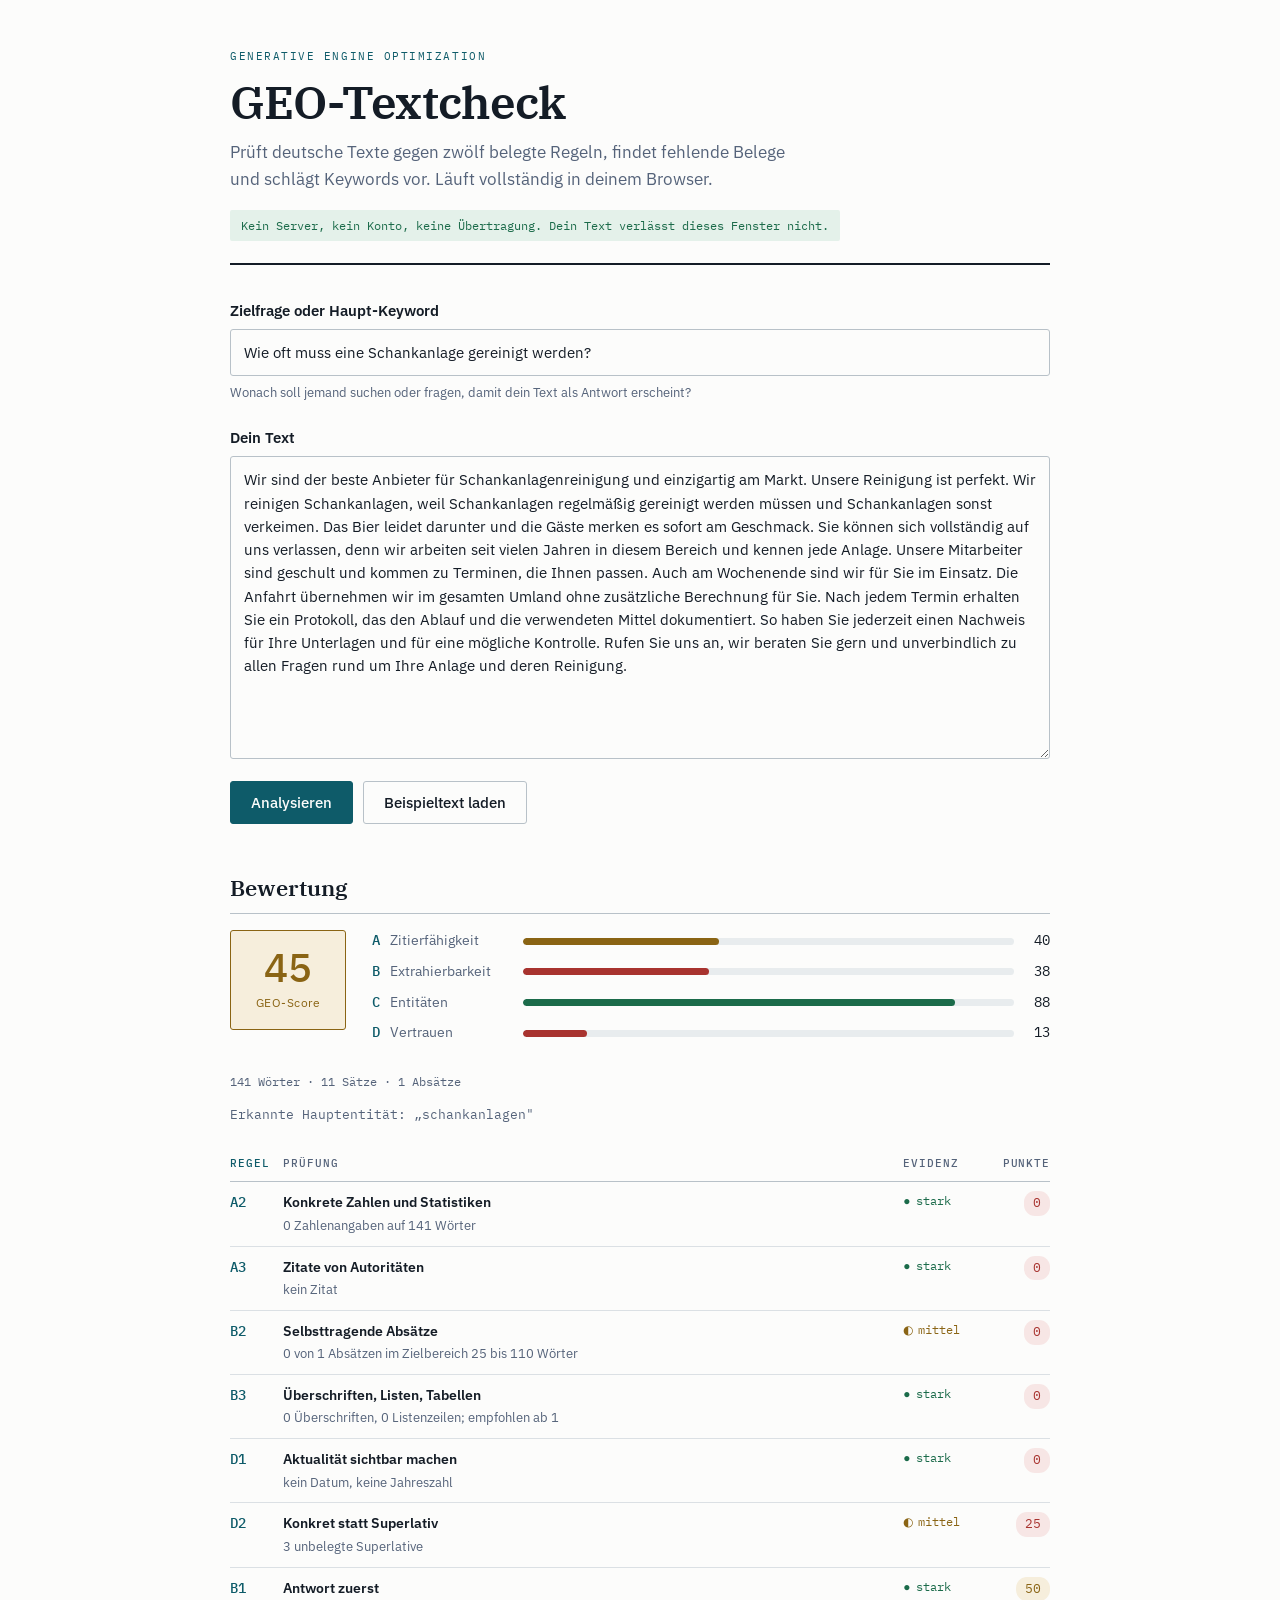
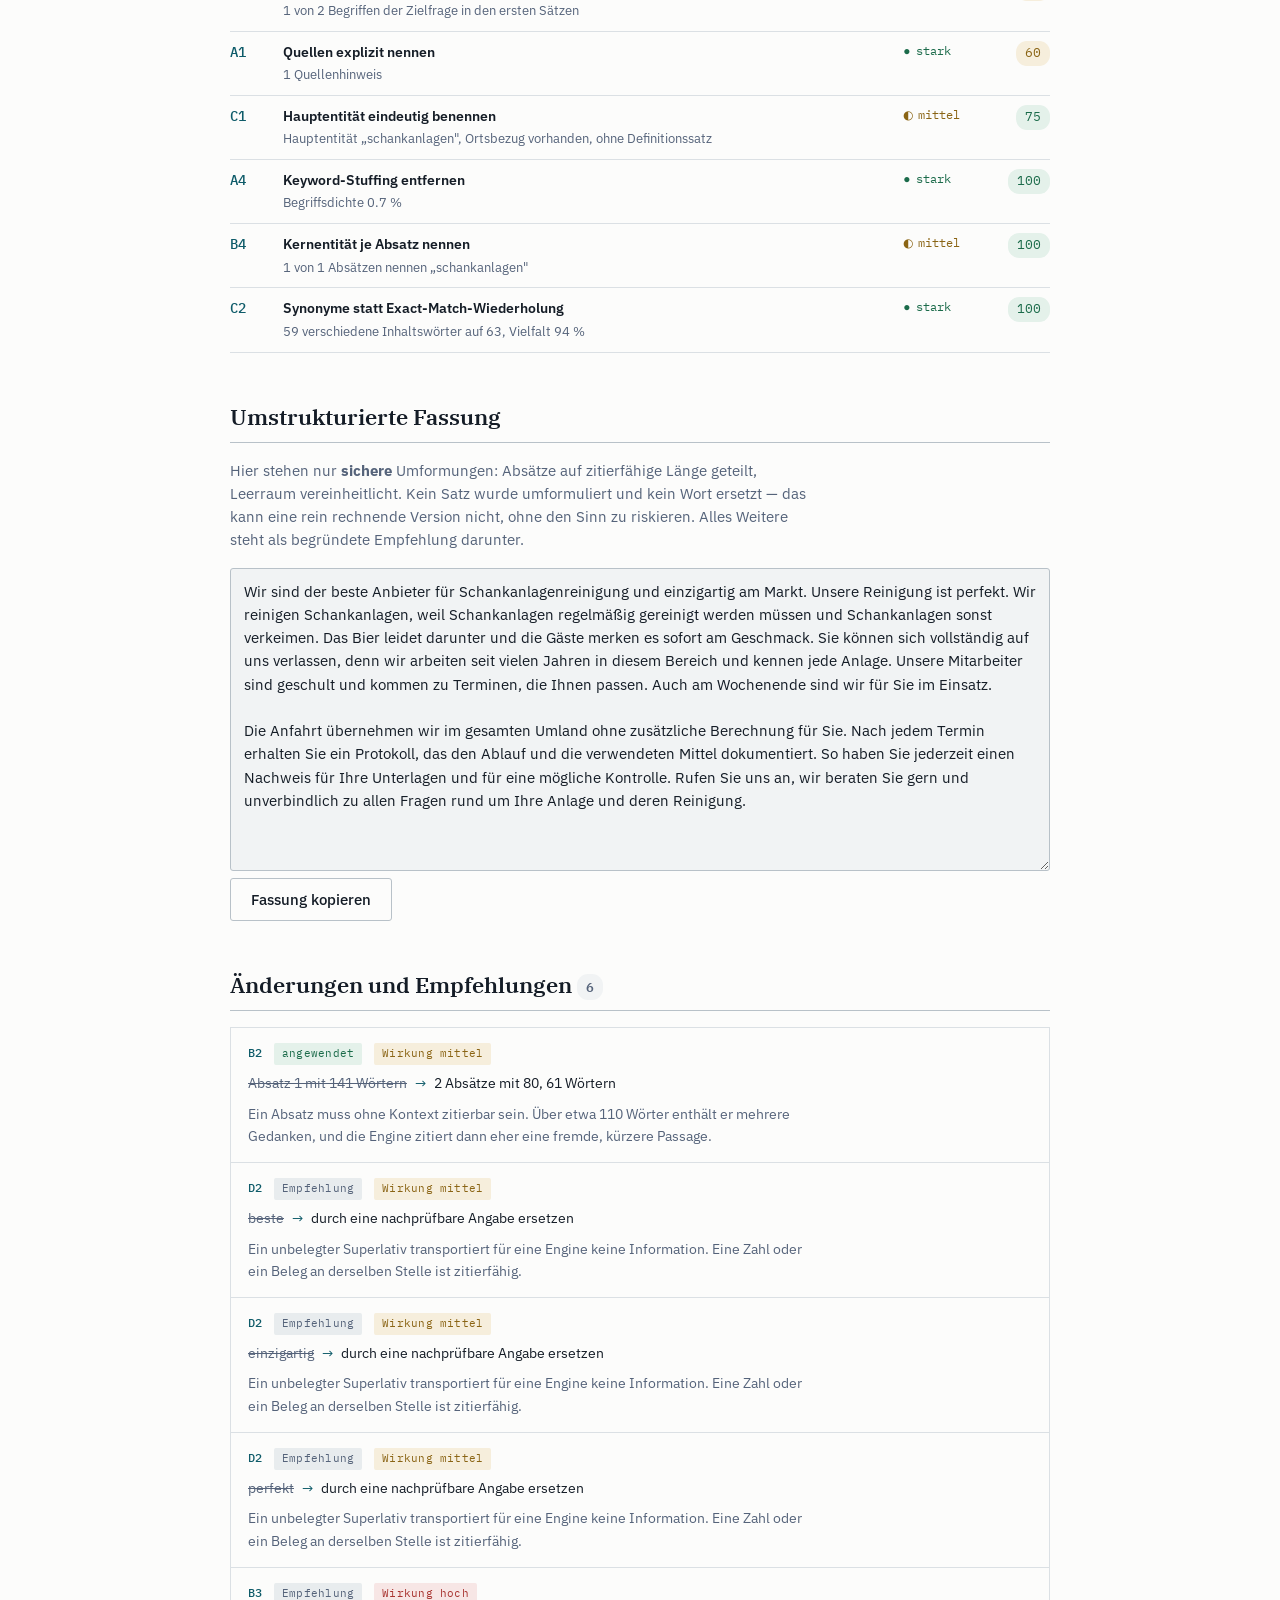
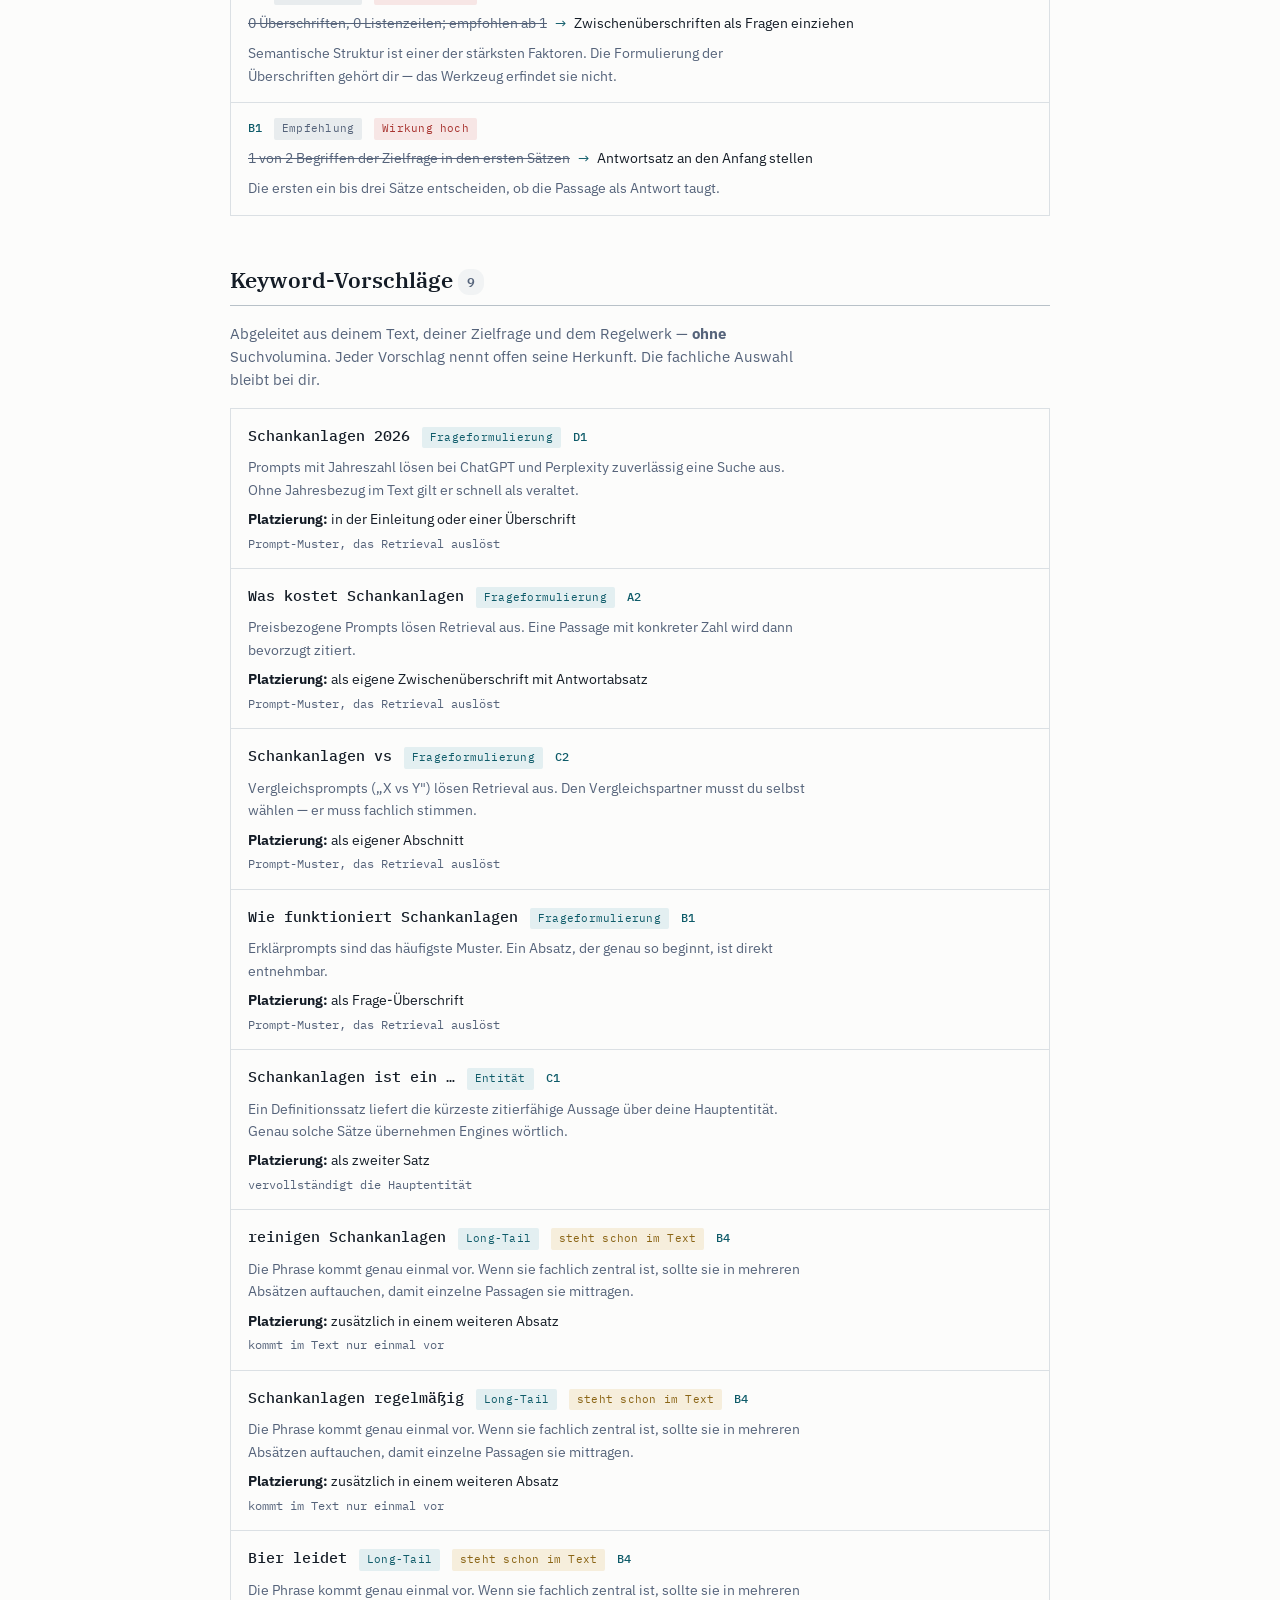
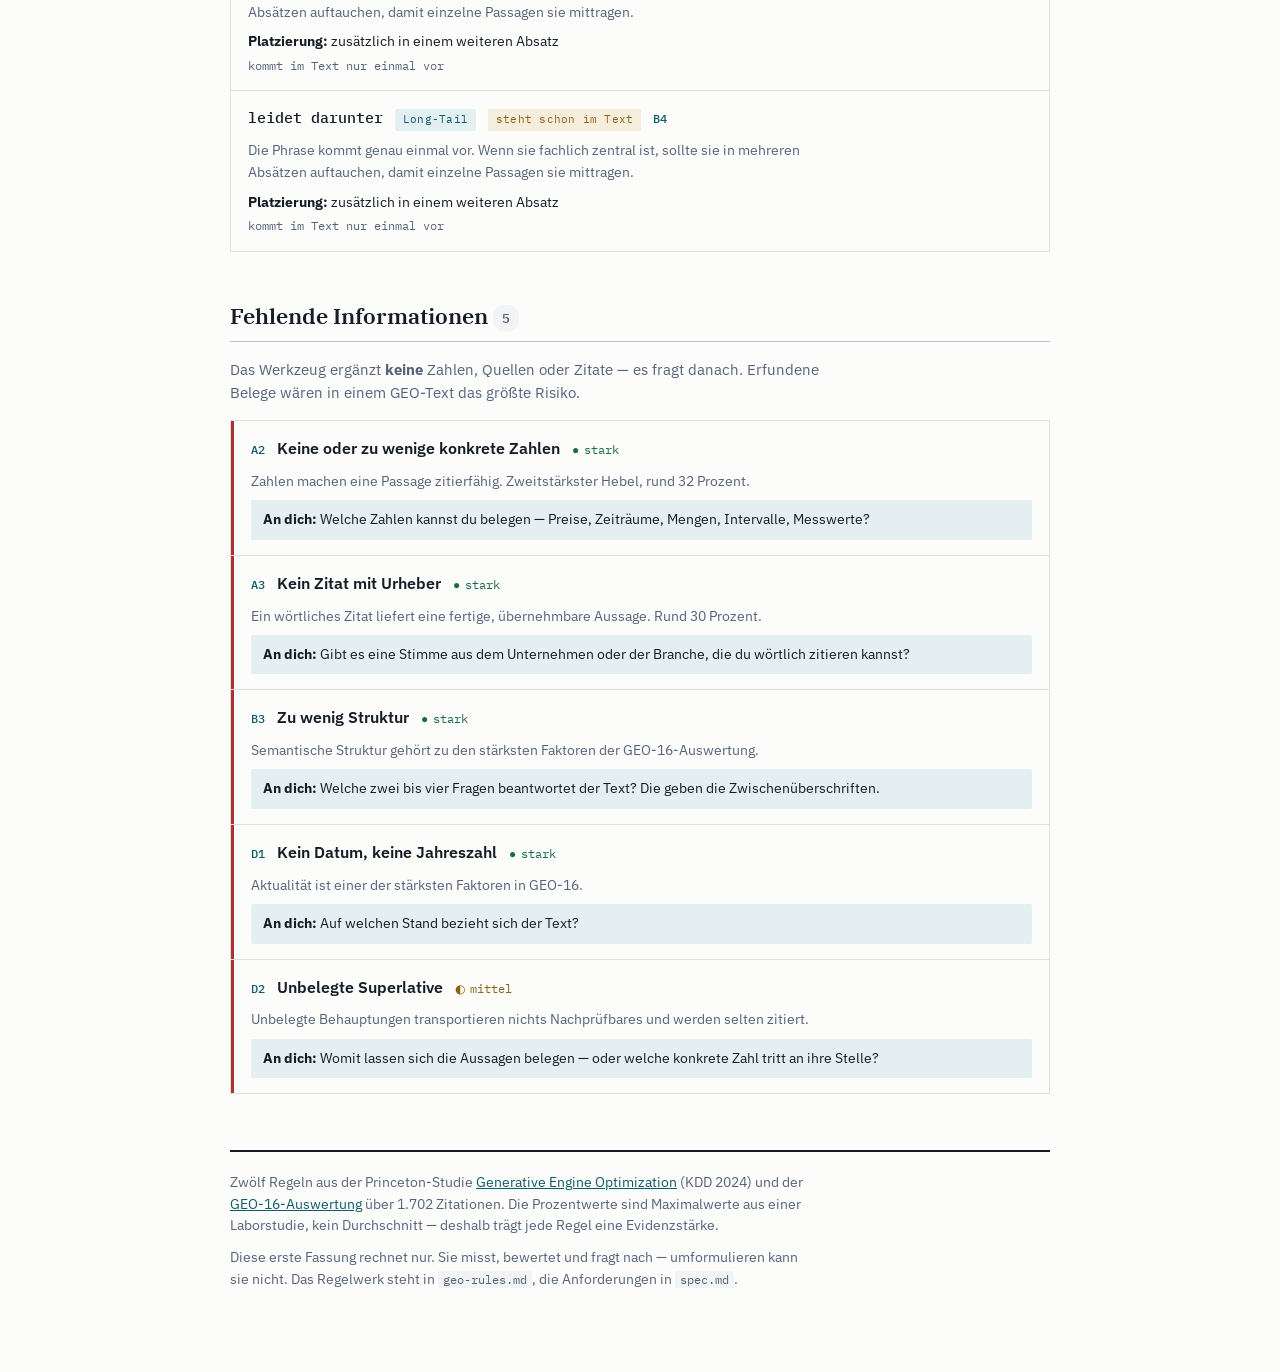
==== index.html @ 89e2969a "Version 1: deterministischer GEO-Textcheck als statische Seite Läuft vollständig im Browser, ohne Se" ====
<!doctype html>
<html lang="de">
<head>
<meta charset="utf-8">
<meta name="viewport" content="width=device-width, initial-scale=1, viewport-fit=cover">
<title>GEO-Textcheck</title>
<meta name="description" content="Prüft deutschsprachige Texte gegen zwölf belegte GEO-Regeln. Läuft vollständig im Browser.">
<link rel="icon" href="data:image/svg+xml,<svg xmlns='http://www.w3.org/2000/svg' viewBox='0 0 16 16'><text y='13' font-size='13'>📐</text></svg>">
<link rel="preconnect" href="https://fonts.googleapis.com">
<link rel="preconnect" href="https://fonts.gstatic.com" crossorigin>
<link rel="stylesheet" href="https://fonts.googleapis.com/css2?family=IBM+Plex+Mono:wght@400;500&family=IBM+Plex+Sans:wght@400;500;600&family=IBM+Plex+Serif:wght@600&display=swap">
<link rel="stylesheet" href="./assets/style.css">
</head>
<body>

<div class="wrap">

<header class="kopf">
  <p class="kicker">Generative Engine Optimization</p>
  <h1>GEO-Textcheck</h1>
  <p class="standfirst">Prüft deutsche Texte gegen zwölf belegte Regeln, findet fehlende Belege und schlägt Keywords vor. Läuft vollständig in deinem Browser.</p>
  <p class="datenschutz">Kein Server, kein Konto, keine Übertragung. Dein Text verlässt dieses Fenster nicht.</p>
</header>

<section class="eingabe-block">
  <div class="feld">
    <label for="zielfrage">Zielfrage oder Haupt-Keyword</label>
    <input id="zielfrage" type="text" autocomplete="off"
           placeholder="Wie oft muss eine Schankanlage gereinigt werden?">
    <p class="hilfe">Wonach soll jemand suchen oder fragen, damit dein Text als Antwort erscheint?</p>
  </div>

  <div class="feld">
    <label for="eingabe">Dein Text</label>
    <textarea id="eingabe" rows="12" spellcheck="false"
              placeholder="Text hier einfügen …"></textarea>
  </div>

  <div class="aktionen">
    <button id="analysieren" type="button" class="primaer">Analysieren</button>
    <button id="beispiel" type="button" class="sekundaer">Beispieltext laden</button>
  </div>
  <p id="hinweis" class="hinweis" hidden></p>
</section>

<div id="ergebnis" hidden>

  <section class="ergebnis-block">
    <h2>Bewertung</h2>
    <div id="score" class="score"></div>
    <p id="entitaet" class="entitaet"></p>
    <div class="tscroll">
      <table class="befunde">
        <thead>
          <tr><th class="id">Regel</th><th>Prüfung</th><th>Evidenz</th><th class="punkte">Punkte</th></tr>
        </thead>
        <tbody id="befunde"></tbody>
      </table>
    </div>
  </section>

  <section class="ergebnis-block">
    <h2>Umstrukturierte Fassung</h2>
    <p class="erklaerung">
      Hier stehen nur <strong>sichere</strong> Umformungen: Absätze auf zitierfähige Länge geteilt,
      Leerraum vereinheitlicht. Kein Satz wurde umformuliert und kein Wort ersetzt —
      das kann eine rein rechnende Version nicht, ohne den Sinn zu riskieren.
      Alles Weitere steht als begründete Empfehlung darunter.
    </p>
    <textarea id="ausgabe" rows="12" spellcheck="false" readonly></textarea>
    <div class="aktionen">
      <button id="kopieren" type="button" class="sekundaer">Fassung kopieren</button>
    </div>
  </section>

  <section class="ergebnis-block">
    <h2>Änderungen und Empfehlungen <span id="aenderungen-zahl" class="zahl"></span></h2>
    <div id="aenderungen" class="liste"></div>
  </section>

  <section class="ergebnis-block">
    <h2>Keyword-Vorschläge <span id="keywords-zahl" class="zahl"></span></h2>
    <p class="erklaerung">
      Abgeleitet aus deinem Text, deiner Zielfrage und dem Regelwerk — <strong>ohne</strong> Suchvolumina.
      Jeder Vorschlag nennt offen seine Herkunft. Die fachliche Auswahl bleibt bei dir.
    </p>
    <div id="keywords" class="liste"></div>
  </section>

  <section class="ergebnis-block">
    <h2>Fehlende Informationen <span id="luecken-zahl" class="zahl"></span></h2>
    <p class="erklaerung">
      Das Werkzeug ergänzt <strong>keine</strong> Zahlen, Quellen oder Zitate — es fragt danach.
      Erfundene Belege wären in einem GEO-Text das größte Risiko.
    </p>
    <div id="luecken" class="liste"></div>
  </section>

</div>

<footer>
  <p>
    Zwölf Regeln aus der Princeton-Studie <a href="https://arxiv.org/abs/2311.09735">Generative Engine Optimization</a> (KDD 2024)
    und der <a href="https://nrlc.ai/en-us/insights/geo16-introduction/">GEO-16-Auswertung</a> über 1.702 Zitationen.
    Die Prozentwerte sind Maximalwerte aus einer Laborstudie, kein Durchschnitt — deshalb trägt jede Regel eine Evidenzstärke.
  </p>
  <p>
    Diese erste Fassung rechnet nur. Sie misst, bewertet und fragt nach — umformulieren kann sie nicht.
    Das Regelwerk steht in <code>geo-rules.md</code>, die Anforderungen in <code>spec.md</code>.
  </p>
</footer>

</div>

<script type="module" src="./assets/app.js"></script>
</body>
</html>
---- assets/style.css ----
:root{
  --paper:#FCFCFB; --surface:#F1F3F4; --surface-2:#E8ECEE;
  --ink:#141C26; --ink-soft:#55637A; --rule:#DBE0E4; --rule-firm:#B8C1C8;
  --signal:#0E5B69; --signal-bg:#E3EFF1;
  --gut:#1B6B4A; --gut-bg:#E4F1EA;
  --mittel:#8A6414; --mittel-bg:#F6EEDC;
  --schwach:#A8332F; --schwach-bg:#F7E6E5;
  --sans:"IBM Plex Sans",-apple-system,BlinkMacSystemFont,"Segoe UI",Roboto,sans-serif;
  --serif:"IBM Plex Serif",Georgia,"Times New Roman",serif;
  --mono:"IBM Plex Mono",ui-monospace,SFMono-Regular,Menlo,monospace;
}
@media (prefers-color-scheme:dark){
  :root:not([data-theme="light"]){
    --paper:#11161B; --surface:#1A212A; --surface-2:#222B35;
    --ink:#E7ECF1; --ink-soft:#9BA8B6; --rule:#2A333E; --rule-firm:#3C4854;
    --signal:#5CBCCB; --signal-bg:#16323A;
    --gut:#55C08D; --gut-bg:#16302A;
    --mittel:#D2A845; --mittel-bg:#332C14;
    --schwach:#E8797D; --schwach-bg:#38201F;
  }
}
:root[data-theme="dark"]{
  --paper:#11161B; --surface:#1A212A; --surface-2:#222B35;
  --ink:#E7ECF1; --ink-soft:#9BA8B6; --rule:#2A333E; --rule-firm:#3C4854;
  --signal:#5CBCCB; --signal-bg:#16323A;
  --gut:#55C08D; --gut-bg:#16302A;
  --mittel:#D2A845; --mittel-bg:#332C14;
  --schwach:#E8797D; --schwach-bg:#38201F;
}

*{box-sizing:border-box}
html{-webkit-text-size-adjust:100%}
body{
  margin:0; background:var(--paper); color:var(--ink);
  font-family:var(--sans); font-size:16px; line-height:1.6;
  -webkit-font-smoothing:antialiased;
}
img{max-width:100%}
[hidden]{display:none!important}
.wrap{max-width:860px; margin:0 auto; padding-inline:20px; padding-block:48px 72px}
h1,h2{font-family:var(--serif); text-wrap:balance; margin:0}
a{color:var(--signal)}
code{font-family:var(--mono); font-size:.88em; background:var(--surface); padding:1px 5px; border-radius:2px}
:focus-visible{outline:2px solid var(--signal); outline-offset:2px}

/* ---------- Kopf ---------- */
.kopf{border-bottom:2px solid var(--ink); padding-bottom:22px; margin-bottom:34px}
.kicker{font-family:var(--mono); font-size:11px; letter-spacing:.14em; text-transform:uppercase; color:var(--signal); margin:0 0 12px}
h1{font-size:clamp(32px,7vw,46px); font-weight:600; line-height:1.08; letter-spacing:-.02em}
.standfirst{font-size:17px; color:var(--ink-soft); margin:12px 0 0; max-width:58ch}
.datenschutz{
  font-family:var(--mono); font-size:12px; color:var(--gut); margin:16px 0 0;
  background:var(--gut-bg); display:inline-block; padding:6px 11px; border-radius:2px
}

/* ---------- Eingabe ---------- */
.eingabe-block{display:flex; flex-direction:column; gap:22px}
.feld{display:flex; flex-direction:column; gap:7px}
label{font-weight:600; font-size:14.5px}
input[type=text],textarea{
  width:100%; font-family:inherit; font-size:15px; line-height:1.55; color:var(--ink);
  background:var(--paper); border:1px solid var(--rule-firm); border-radius:3px; padding:11px 13px
}
textarea{resize:vertical; min-height:160px}
input[type=text]:focus,textarea:focus{border-color:var(--signal)}
textarea[readonly]{background:var(--surface)}
.hilfe{font-size:13px; color:var(--ink-soft); margin:0}
.aktionen{display:flex; flex-wrap:wrap; gap:10px}
button{
  font-family:inherit; font-size:15px; font-weight:500; padding:11px 20px;
  border-radius:3px; cursor:pointer; border:1px solid transparent
}
.primaer{background:var(--signal); color:var(--paper); border-color:var(--signal)}
.primaer:hover{filter:brightness(1.12)}
.sekundaer{background:transparent; color:var(--ink); border-color:var(--rule-firm)}
.sekundaer:hover{background:var(--surface)}
.hinweis{background:var(--schwach-bg); color:var(--schwach); padding:10px 14px; border-radius:3px; margin:0; font-size:14px}

/* ---------- Ergebnis ---------- */
.ergebnis-block{margin-top:46px}
h2{font-size:22px; font-weight:600; border-bottom:1px solid var(--rule-firm); padding-bottom:8px; margin-bottom:16px}
.zahl{
  font-family:var(--mono); font-size:13px; color:var(--ink-soft);
  background:var(--surface); padding:2px 9px; border-radius:11px; vertical-align:middle
}
.erklaerung{font-size:14.5px; color:var(--ink-soft); margin:0 0 16px; max-width:66ch}
.entitaet{font-family:var(--mono); font-size:13px; color:var(--ink-soft); margin:14px 0}

/* ---------- Score ---------- */
.score{display:flex; flex-wrap:wrap; gap:26px; align-items:flex-start}
.gesamt{
  display:flex; flex-direction:column; align-items:center; justify-content:center;
  min-width:116px; padding:16px 20px; border-radius:3px; border:1px solid var(--rule-firm)
}
.gesamt.gut{background:var(--gut-bg); border-color:var(--gut); color:var(--gut)}
.gesamt.mittel{background:var(--mittel-bg); border-color:var(--mittel); color:var(--mittel)}
.gesamt.schwach{background:var(--schwach-bg); border-color:var(--schwach); color:var(--schwach)}
.gesamt .zahl{
  font-family:var(--mono); font-size:40px; font-weight:500; line-height:1;
  background:none; padding:0; border-radius:0; color:inherit
}
.gesamt .label{font-size:12px; margin-top:6px; letter-spacing:.04em; color:inherit}
.dims{flex:1; min-width:250px; display:flex; flex-direction:column; gap:9px}
.dim{display:grid; grid-template-columns:auto 1fr 4fr auto; gap:10px; align-items:center; font-size:13.5px}
.dim-key{font-family:var(--mono); color:var(--signal); font-weight:500}
.dim-name{color:var(--ink-soft); white-space:nowrap}
.bar{height:7px; background:var(--surface-2); border-radius:4px; overflow:hidden}
.fill{height:100%; border-radius:4px}
.fill.gut{background:var(--gut)} .fill.mittel{background:var(--mittel)} .fill.schwach{background:var(--schwach)}
.dim-wert{font-family:var(--mono); font-variant-numeric:tabular-nums; min-width:26px; text-align:right}
.kennzahlen{flex-basis:100%; font-family:var(--mono); font-size:12px; color:var(--ink-soft); margin:2px 0 0}

/* ---------- Befund-Tabelle ---------- */
.tscroll{overflow-x:auto; margin-top:20px}
table{border-collapse:collapse; width:100%; font-size:14px; min-width:420px}
th,td{text-align:left; padding:9px 14px 9px 0; border-bottom:1px solid var(--rule); vertical-align:top}
th{font-family:var(--mono); font-size:11px; font-weight:500; letter-spacing:.08em; text-transform:uppercase; color:var(--ink-soft); border-bottom:1px solid var(--rule-firm)}
td.id,th.id{font-family:var(--mono); width:1%; white-space:nowrap; color:var(--signal); font-weight:500}
td.punkte,th.punkte{text-align:right; width:1%; padding-right:0}
.befunde strong{display:block; font-weight:600}
.mess{display:block; font-size:13px; color:var(--ink-soft); margin-top:2px}
.pill{
  font-family:var(--mono); font-variant-numeric:tabular-nums; font-size:13px;
  padding:2px 9px; border-radius:11px; display:inline-block
}
.pill.gut{background:var(--gut-bg); color:var(--gut)}
.pill.mittel{background:var(--mittel-bg); color:var(--mittel)}
.pill.schwach{background:var(--schwach-bg); color:var(--schwach)}
.ev{font-family:var(--mono); font-size:12px; white-space:nowrap}
.ev::before{margin-right:5px}
.ev.s{color:var(--gut)} .ev.s::before{content:"●"}
.ev.m{color:var(--mittel)} .ev.m::before{content:"◐"}
.ev.w{color:var(--ink-soft)} .ev.w::before{content:"○"}

/* ---------- Listen ---------- */
.liste{display:flex; flex-direction:column; gap:1px; background:var(--rule); border:1px solid var(--rule)}
.item{background:var(--paper); padding:15px 17px}
.item-kopf{display:flex; flex-wrap:wrap; gap:8px 12px; align-items:baseline; margin-bottom:8px}
.item-kopf .id{font-family:var(--mono); font-size:12px; color:var(--signal); font-weight:500}
.item-kopf strong{font-weight:600}
.typ,.impact,.kat,.vorhanden{font-family:var(--mono); font-size:11px; padding:2px 8px; border-radius:2px; letter-spacing:.02em}
.typ.automatisch{background:var(--gut-bg); color:var(--gut)}
.typ.empfehlung{background:var(--surface-2); color:var(--ink-soft)}
.impact.hoch{background:var(--schwach-bg); color:var(--schwach)}
.impact.mittel{background:var(--mittel-bg); color:var(--mittel)}
.impact.niedrig{background:var(--surface-2); color:var(--ink-soft)}
.kat{background:var(--signal-bg); color:var(--signal)}
.vorhanden{background:var(--mittel-bg); color:var(--mittel)}
.kw{font-family:var(--mono); font-size:15px; font-weight:500; overflow-wrap:anywhere}
.diff{display:flex; flex-wrap:wrap; gap:8px; align-items:baseline; font-size:13.5px; margin-bottom:8px}
.vorher{color:var(--ink-soft); text-decoration:line-through; overflow-wrap:anywhere}
.pfeil{color:var(--signal)}
.nachher{color:var(--ink); overflow-wrap:anywhere}
.warum{font-size:14px; color:var(--ink-soft); margin:0; max-width:70ch}
.wo,.frage{font-size:13.5px; margin:8px 0 0}
.wo b,.frage b{color:var(--ink)}
.herkunft{display:block; font-family:var(--mono); font-size:11.5px; color:var(--ink-soft); margin-top:4px}
.frage{background:var(--signal-bg); padding:9px 12px; border-radius:2px}
.item.luecke{border-left:3px solid var(--schwach)}
.leer{padding:15px 17px; margin:0; color:var(--ink-soft); background:var(--paper); font-size:14.5px}

/* ---------- Fuß ---------- */
footer{margin-top:56px; padding-top:20px; border-top:2px solid var(--ink); font-size:13.5px; color:var(--ink-soft)}
footer p{max-width:72ch; margin:0 0 10px}

@media (max-width:560px){
  .wrap{padding-block:32px 52px}
  .dim{grid-template-columns:auto 1fr auto; row-gap:3px}
  .dim-name{grid-column:2; font-size:12.5px}
  .bar{grid-column:1 / -1}
  .aktionen button{flex:1 1 auto}
}
@media (prefers-reduced-motion:reduce){*{animation:none!important; transition:none!important; scroll-behavior:auto!important}}
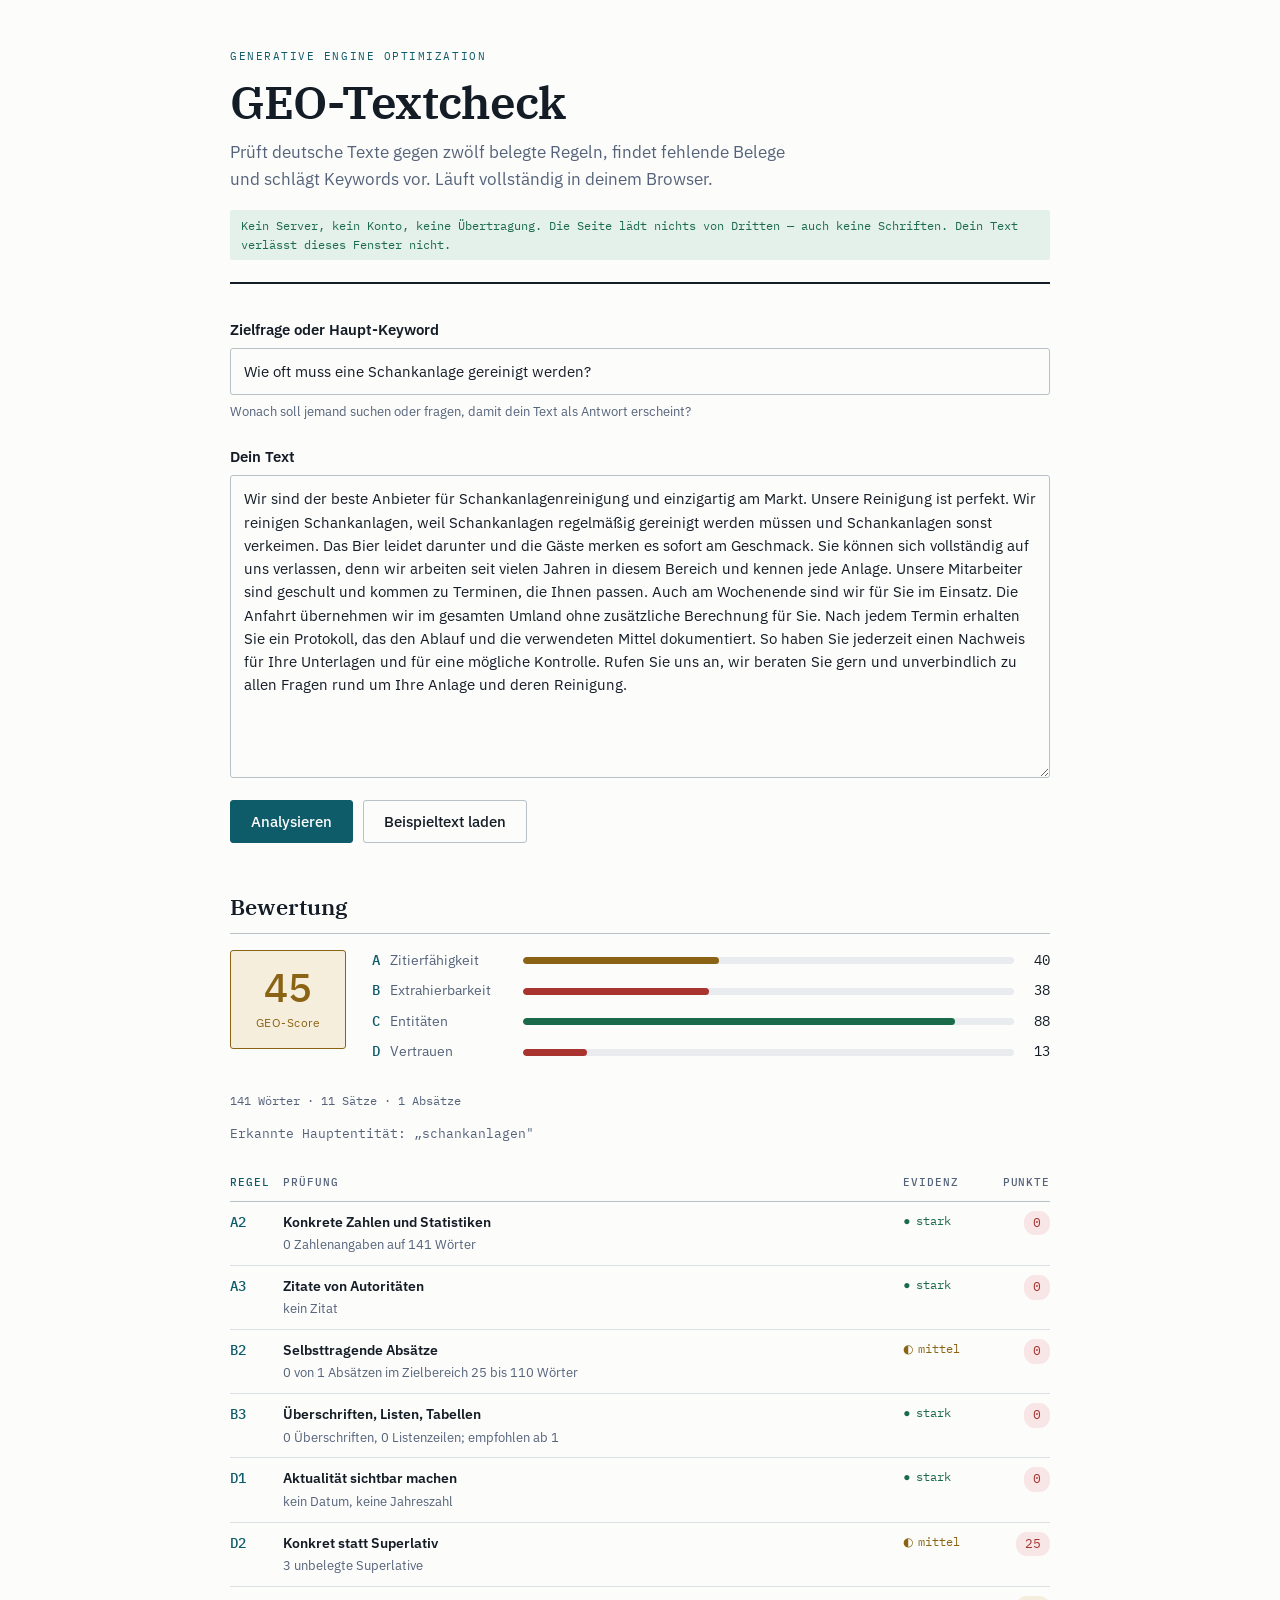
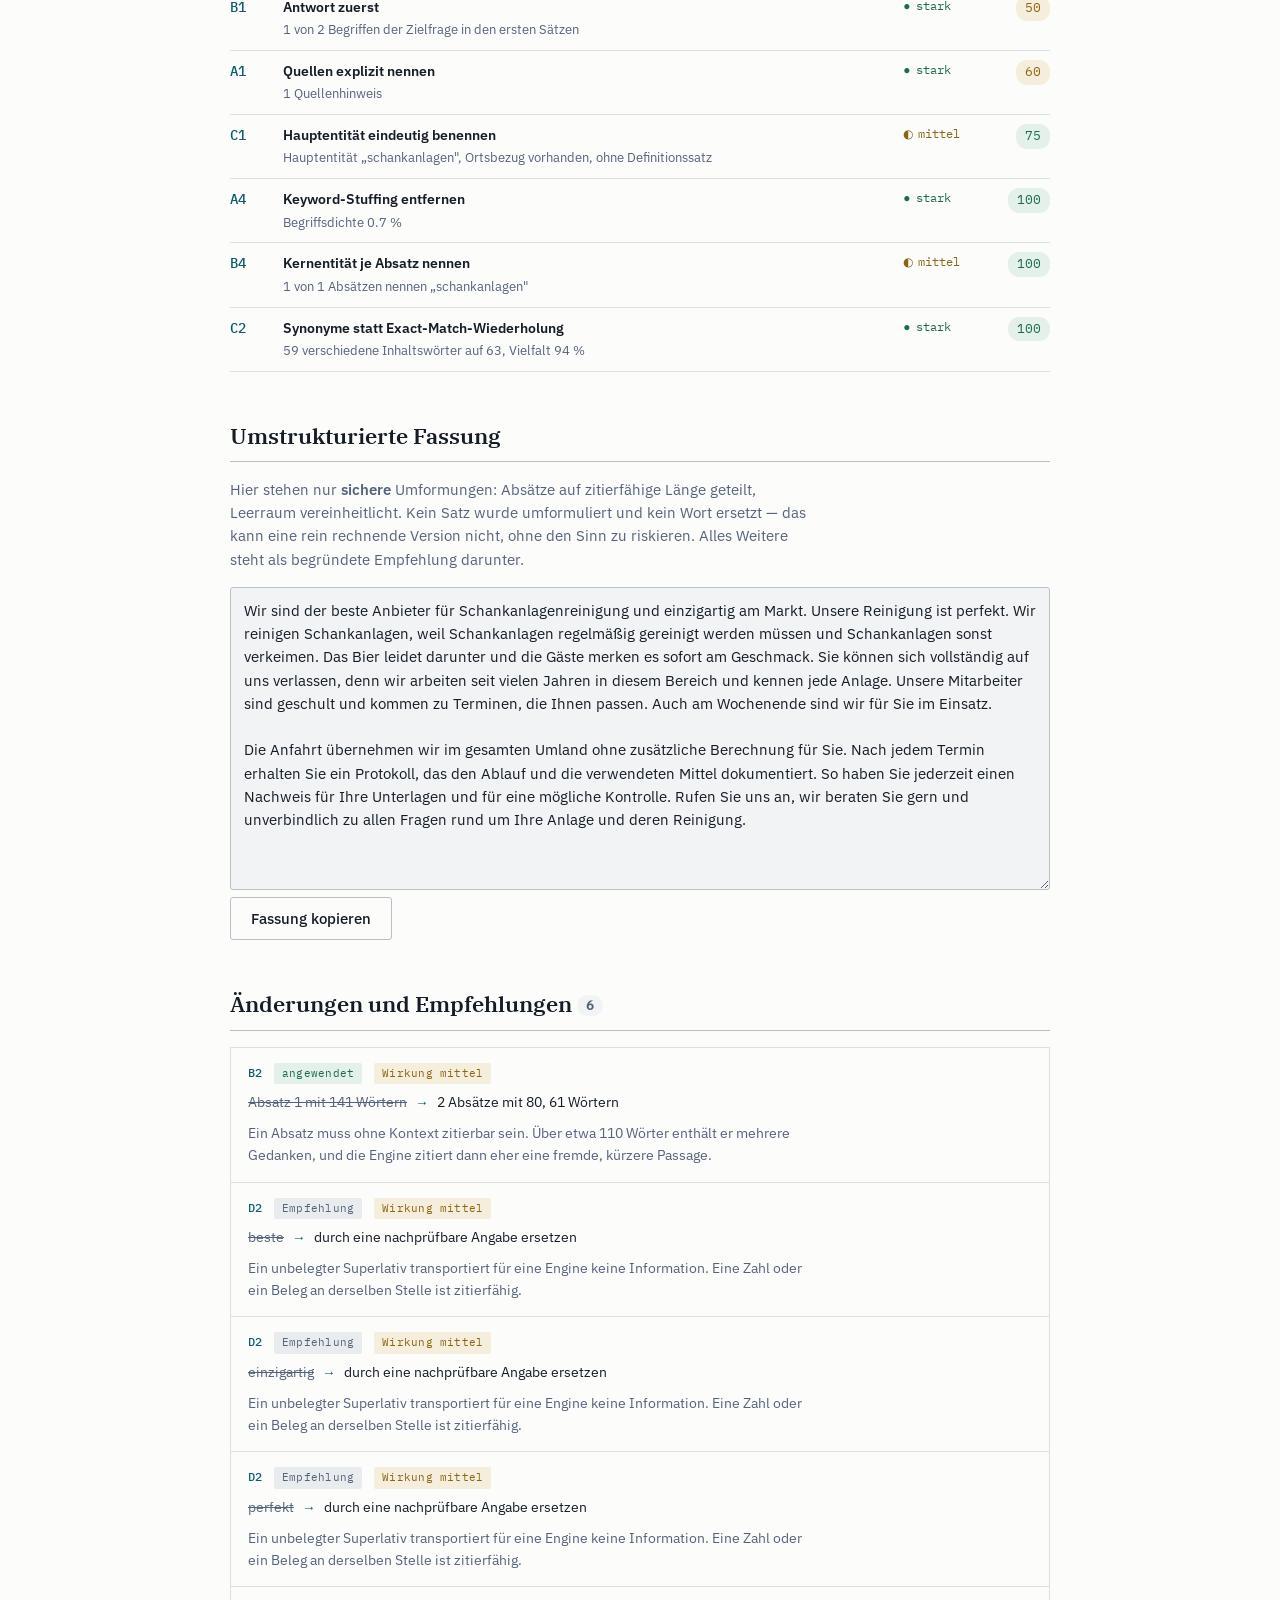
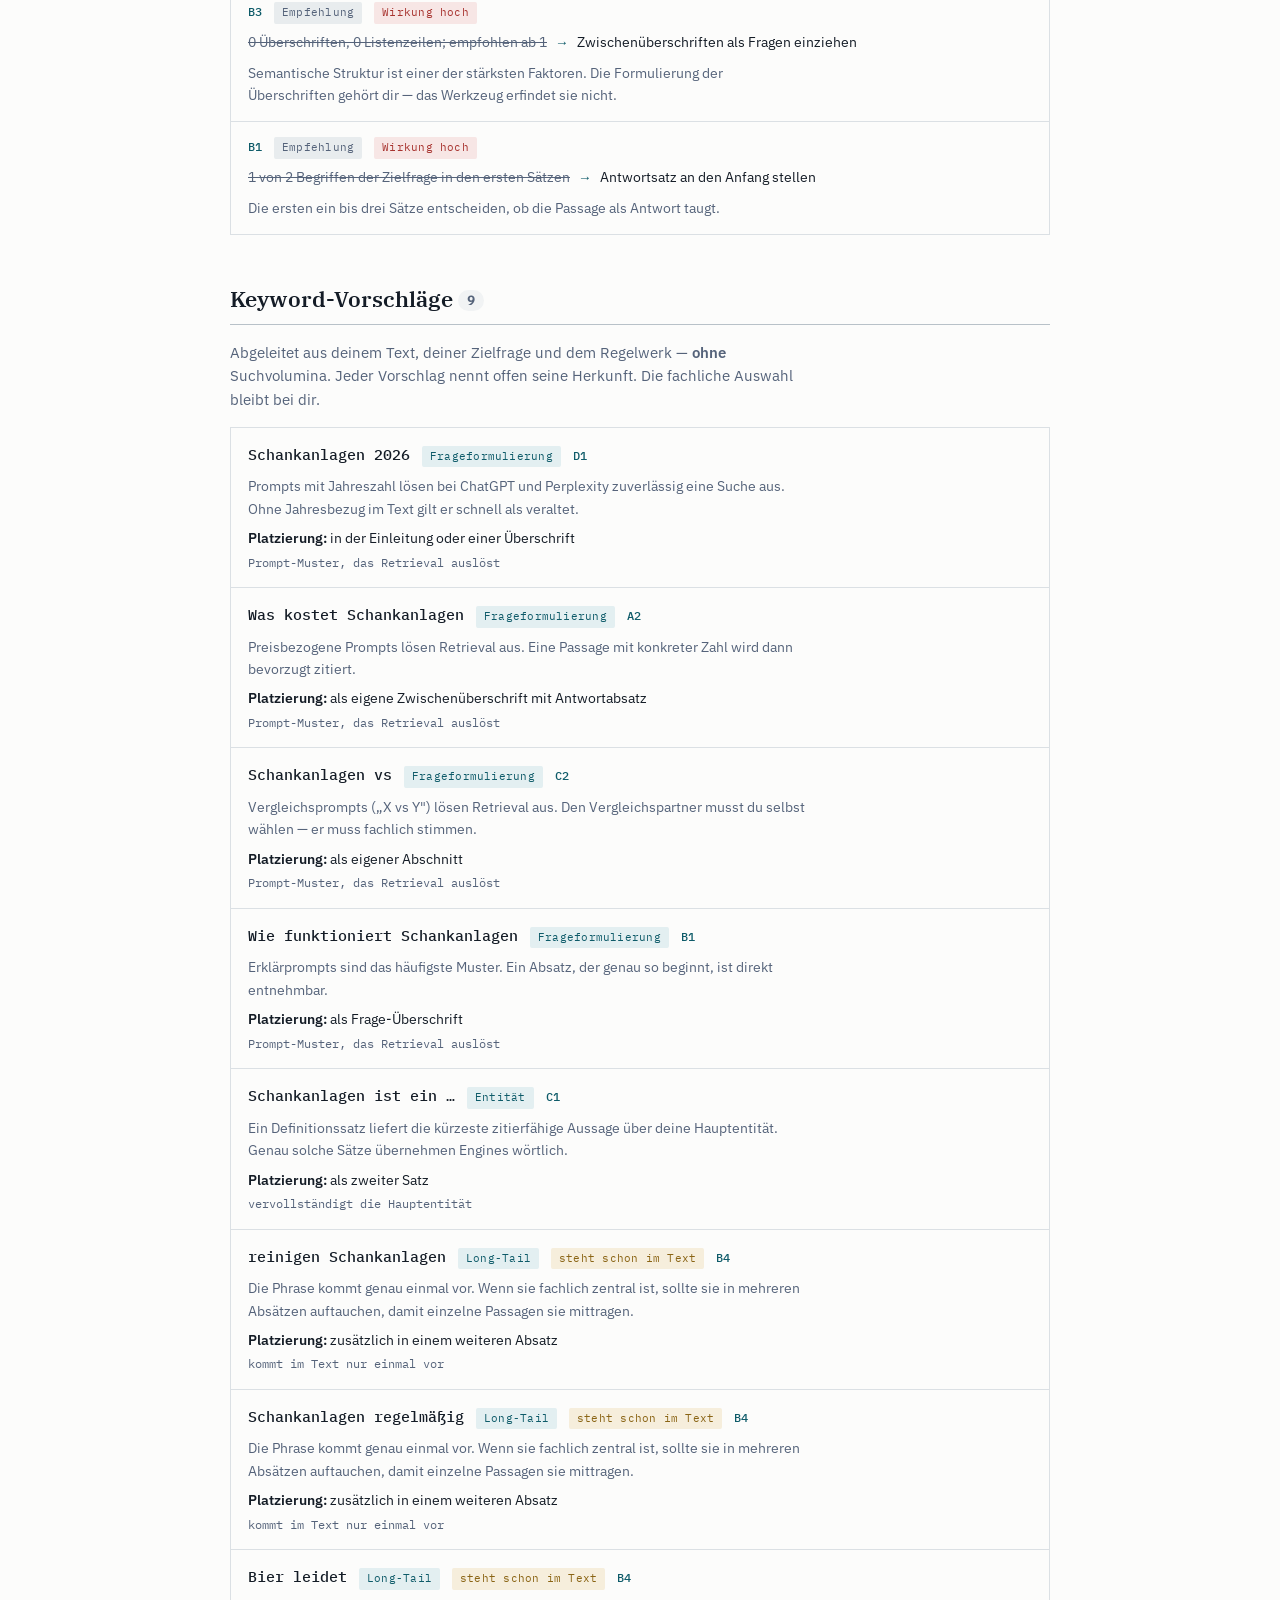
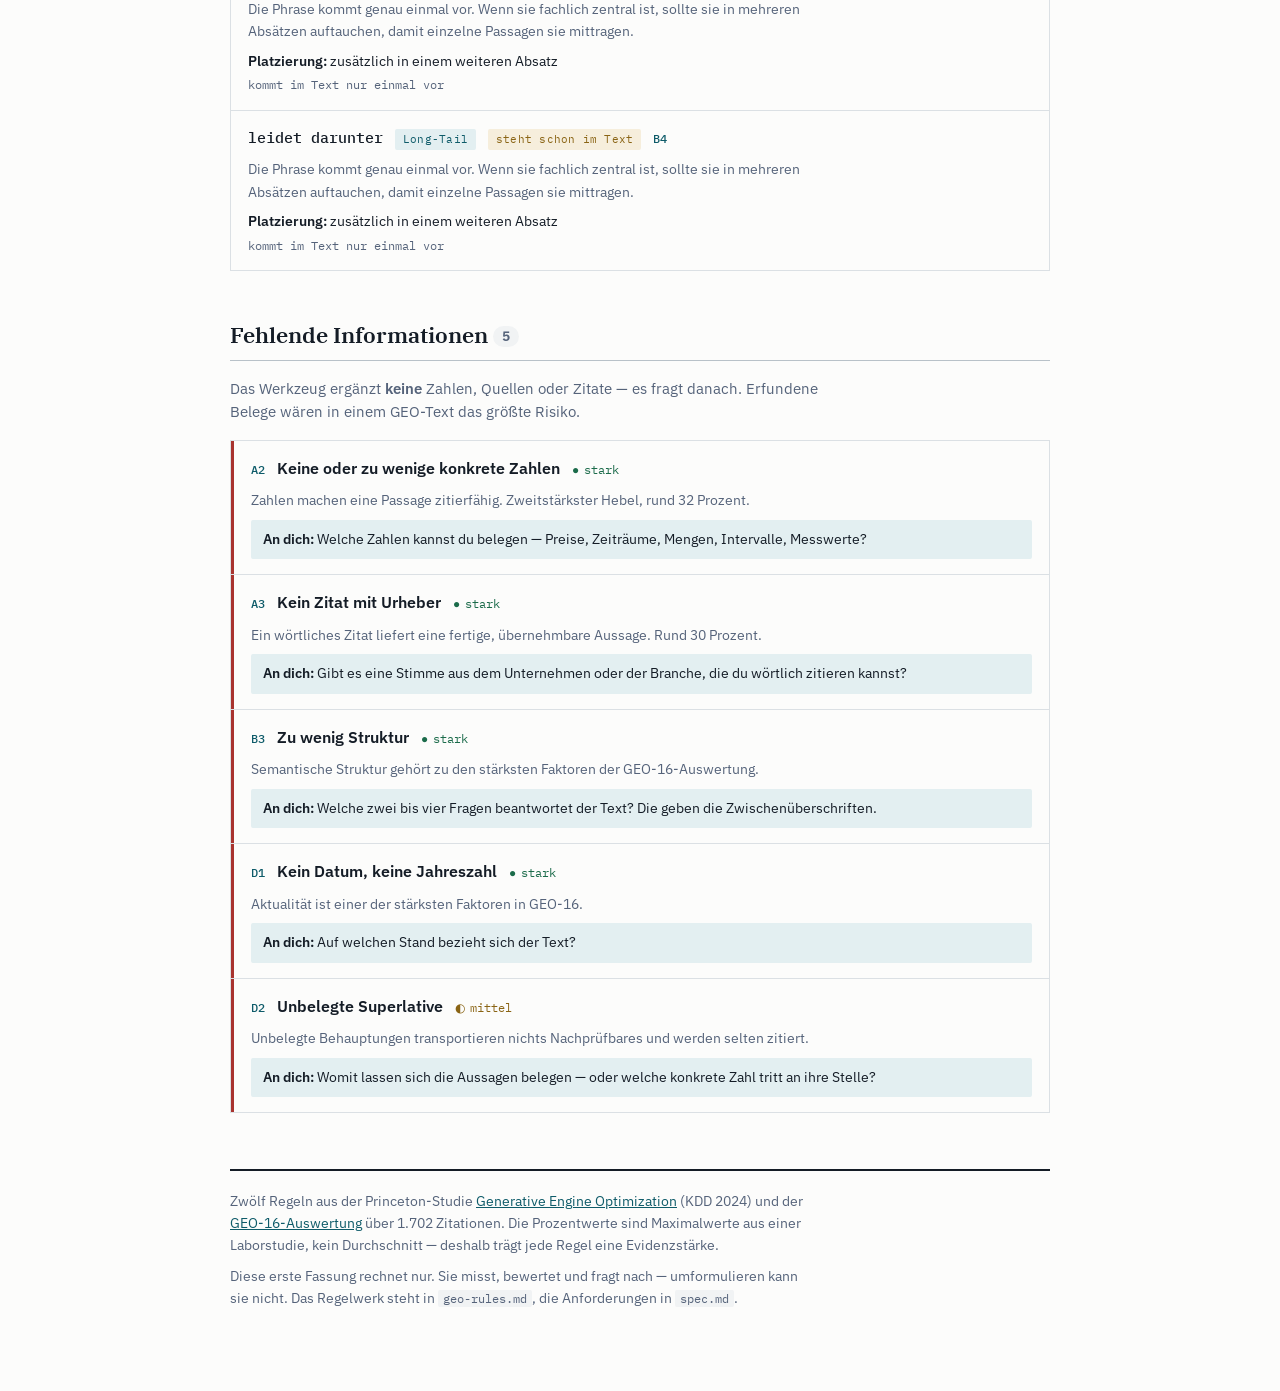
==== commit edd47d54: "Google Fonts entfernt, Schriften werden selbst ausgeliefert Seit die Seite öffentlich über GitHub Pa" ====
--- a/index.html
+++ b/index.html
@@ -6,9 +6,7 @@
 <title>GEO-Textcheck</title>
 <meta name="description" content="Prüft deutschsprachige Texte gegen zwölf belegte GEO-Regeln. Läuft vollständig im Browser.">
 <link rel="icon" href="data:image/svg+xml,<svg xmlns='http://www.w3.org/2000/svg' viewBox='0 0 16 16'><text y='13' font-size='13'>📐</text></svg>">
-<link rel="preconnect" href="https://fonts.googleapis.com">
-<link rel="preconnect" href="https://fonts.gstatic.com" crossorigin>
-<link rel="stylesheet" href="https://fonts.googleapis.com/css2?family=IBM+Plex+Mono:wght@400;500&family=IBM+Plex+Sans:wght@400;500;600&family=IBM+Plex+Serif:wght@600&display=swap">
+<link rel="stylesheet" href="./assets/fonts.css">
 <link rel="stylesheet" href="./assets/style.css">
 </head>
 <body>
@@ -19,7 +17,7 @@
   <p class="kicker">Generative Engine Optimization</p>
   <h1>GEO-Textcheck</h1>
   <p class="standfirst">Prüft deutsche Texte gegen zwölf belegte Regeln, findet fehlende Belege und schlägt Keywords vor. Läuft vollständig in deinem Browser.</p>
-  <p class="datenschutz">Kein Server, kein Konto, keine Übertragung. Dein Text verlässt dieses Fenster nicht.</p>
+  <p class="datenschutz">Kein Server, kein Konto, keine Übertragung. Die Seite lädt nichts von Dritten — auch keine Schriften. Dein Text verlässt dieses Fenster nicht.</p>
 </header>
 
 <section class="eingabe-block">
--- a/assets/fonts.css
+++ b/assets/fonts.css
@@ -0,0 +1,64 @@
+/* Selbst ausgelieferte Schriften (IBM Plex, SIL Open Font License 1.1).
+   Bewusst lokal: ein Aufruf bei Google würde die IP jedes Besuchers
+   ohne Einwilligung an einen Dritten übertragen. */
+
+@font-face{
+  font-family:'IBM Plex Mono'; font-style:normal; font-weight:400; font-display:swap;
+  src:url('./fonts/IBMPlexMono-400-latin-ext.woff2') format('woff2');
+  unicode-range:U+0100-02BA, U+02BD-02C5, U+02C7-02CC, U+02CE-02D7, U+02DD-02FF, U+0304, U+0308, U+0329, U+1D00-1DBF, U+1E00-1E9F, U+1EF2-1EFF, U+2020, U+20A0-20AB, U+20AD-20C0, U+2113, U+2C60-2C7F, U+A720-A7FF;
+}
+@font-face{
+  font-family:'IBM Plex Mono'; font-style:normal; font-weight:400; font-display:swap;
+  src:url('./fonts/IBMPlexMono-400-latin.woff2') format('woff2');
+  unicode-range:U+0000-00FF, U+0131, U+0152-0153, U+02BB-02BC, U+02C6, U+02DA, U+02DC, U+0304, U+0308, U+0329, U+2000-206F, U+20AC, U+2122, U+2191, U+2193, U+2212, U+2215, U+FEFF, U+FFFD;
+}
+@font-face{
+  font-family:'IBM Plex Mono'; font-style:normal; font-weight:500; font-display:swap;
+  src:url('./fonts/IBMPlexMono-500-latin-ext.woff2') format('woff2');
+  unicode-range:U+0100-02BA, U+02BD-02C5, U+02C7-02CC, U+02CE-02D7, U+02DD-02FF, U+0304, U+0308, U+0329, U+1D00-1DBF, U+1E00-1E9F, U+1EF2-1EFF, U+2020, U+20A0-20AB, U+20AD-20C0, U+2113, U+2C60-2C7F, U+A720-A7FF;
+}
+@font-face{
+  font-family:'IBM Plex Mono'; font-style:normal; font-weight:500; font-display:swap;
+  src:url('./fonts/IBMPlexMono-500-latin.woff2') format('woff2');
+  unicode-range:U+0000-00FF, U+0131, U+0152-0153, U+02BB-02BC, U+02C6, U+02DA, U+02DC, U+0304, U+0308, U+0329, U+2000-206F, U+20AC, U+2122, U+2191, U+2193, U+2212, U+2215, U+FEFF, U+FFFD;
+}
+@font-face{
+  font-family:'IBM Plex Sans'; font-style:normal; font-weight:400; font-display:swap;
+  src:url('./fonts/IBMPlexSans-400-latin-ext.woff2') format('woff2');
+  unicode-range:U+0100-02BA, U+02BD-02C5, U+02C7-02CC, U+02CE-02D7, U+02DD-02FF, U+0304, U+0308, U+0329, U+1D00-1DBF, U+1E00-1E9F, U+1EF2-1EFF, U+2020, U+20A0-20AB, U+20AD-20C0, U+2113, U+2C60-2C7F, U+A720-A7FF;
+}
+@font-face{
+  font-family:'IBM Plex Sans'; font-style:normal; font-weight:400; font-display:swap;
+  src:url('./fonts/IBMPlexSans-400-latin.woff2') format('woff2');
+  unicode-range:U+0000-00FF, U+0131, U+0152-0153, U+02BB-02BC, U+02C6, U+02DA, U+02DC, U+0304, U+0308, U+0329, U+2000-206F, U+20AC, U+2122, U+2191, U+2193, U+2212, U+2215, U+FEFF, U+FFFD;
+}
+@font-face{
+  font-family:'IBM Plex Sans'; font-style:normal; font-weight:500; font-display:swap;
+  src:url('./fonts/IBMPlexSans-500-latin-ext.woff2') format('woff2');
+  unicode-range:U+0100-02BA, U+02BD-02C5, U+02C7-02CC, U+02CE-02D7, U+02DD-02FF, U+0304, U+0308, U+0329, U+1D00-1DBF, U+1E00-1E9F, U+1EF2-1EFF, U+2020, U+20A0-20AB, U+20AD-20C0, U+2113, U+2C60-2C7F, U+A720-A7FF;
+}
+@font-face{
+  font-family:'IBM Plex Sans'; font-style:normal; font-weight:500; font-display:swap;
+  src:url('./fonts/IBMPlexSans-500-latin.woff2') format('woff2');
+  unicode-range:U+0000-00FF, U+0131, U+0152-0153, U+02BB-02BC, U+02C6, U+02DA, U+02DC, U+0304, U+0308, U+0329, U+2000-206F, U+20AC, U+2122, U+2191, U+2193, U+2212, U+2215, U+FEFF, U+FFFD;
+}
+@font-face{
+  font-family:'IBM Plex Sans'; font-style:normal; font-weight:600; font-display:swap;
+  src:url('./fonts/IBMPlexSans-600-latin-ext.woff2') format('woff2');
+  unicode-range:U+0100-02BA, U+02BD-02C5, U+02C7-02CC, U+02CE-02D7, U+02DD-02FF, U+0304, U+0308, U+0329, U+1D00-1DBF, U+1E00-1E9F, U+1EF2-1EFF, U+2020, U+20A0-20AB, U+20AD-20C0, U+2113, U+2C60-2C7F, U+A720-A7FF;
+}
+@font-face{
+  font-family:'IBM Plex Sans'; font-style:normal; font-weight:600; font-display:swap;
+  src:url('./fonts/IBMPlexSans-600-latin.woff2') format('woff2');
+  unicode-range:U+0000-00FF, U+0131, U+0152-0153, U+02BB-02BC, U+02C6, U+02DA, U+02DC, U+0304, U+0308, U+0329, U+2000-206F, U+20AC, U+2122, U+2191, U+2193, U+2212, U+2215, U+FEFF, U+FFFD;
+}
+@font-face{
+  font-family:'IBM Plex Serif'; font-style:normal; font-weight:600; font-display:swap;
+  src:url('./fonts/IBMPlexSerif-600-latin-ext.woff2') format('woff2');
+  unicode-range:U+0100-02BA, U+02BD-02C5, U+02C7-02CC, U+02CE-02D7, U+02DD-02FF, U+0304, U+0308, U+0329, U+1D00-1DBF, U+1E00-1E9F, U+1EF2-1EFF, U+2020, U+20A0-20AB, U+20AD-20C0, U+2113, U+2C60-2C7F, U+A720-A7FF;
+}
+@font-face{
+  font-family:'IBM Plex Serif'; font-style:normal; font-weight:600; font-display:swap;
+  src:url('./fonts/IBMPlexSerif-600-latin.woff2') format('woff2');
+  unicode-range:U+0000-00FF, U+0131, U+0152-0153, U+02BB-02BC, U+02C6, U+02DA, U+02DC, U+0304, U+0308, U+0329, U+2000-206F, U+20AC, U+2122, U+2191, U+2193, U+2212, U+2215, U+FEFF, U+FFFD;
+}
